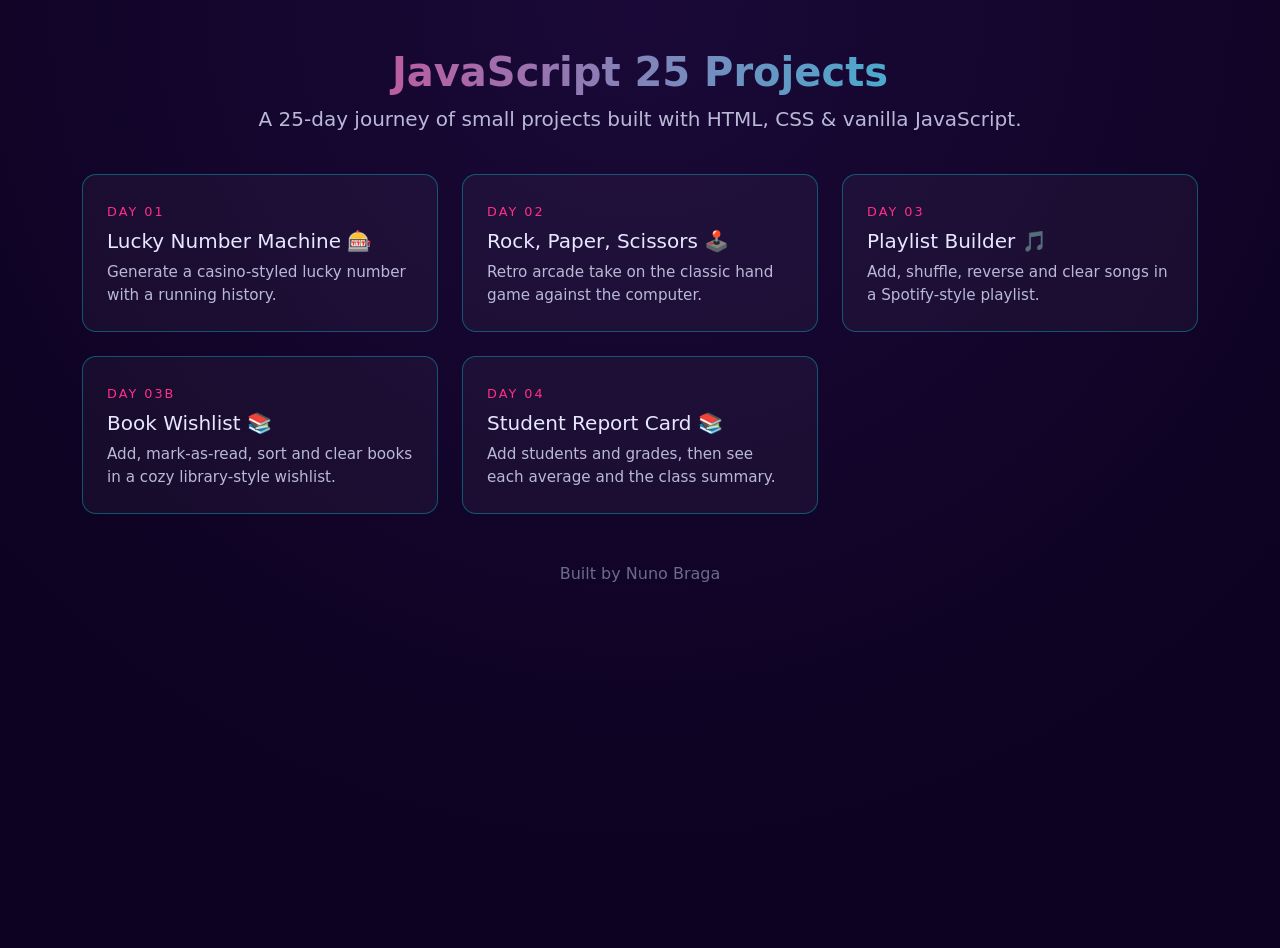
==== index.html @ 45bca2ce "Add Student Report Card 📚 to landing page and README" ====
<!DOCTYPE html>
<html lang="en">

<head>
    <meta name="author" content="Nuno Braga">
    <meta charset="UTF-8">
    <meta name="viewport" content="width=device-width, initial-scale=1.0">
    <meta name="description" content="JavaScript 25 Projects - by Nuno Braga">
    <title>JavaScript 25 Projects</title>
    <link href="https://cdn.jsdelivr.net/npm/bootstrap@5.3.8/dist/css/bootstrap.min.css" rel="stylesheet" crossorigin="anonymous">
    <style>
        body {
            min-height: 100vh;
            background: radial-gradient(circle at 50% 0%, #1a0938, #0d0221 75%);
            color: #e7e7ff;
            font-family: "Segoe UI", system-ui, sans-serif;
        }
        h1 {
            text-align: center;
            margin: 3rem 0 0.5rem;
            font-weight: 800;
            background: linear-gradient(90deg, #ff2e88, #05d9e8);
            -webkit-background-clip: text;
            background-clip: text;
            color: transparent;
        }
        .lead { text-align: center; color: #b9b9d6; margin-bottom: 2.5rem; }
        .project-card {
            display: block;
            height: 100%;
            padding: 1.5rem;
            border-radius: 14px;
            text-decoration: none;
            color: #e7e7ff;
            background: rgba(255, 255, 255, 0.04);
            border: 1px solid rgba(5, 217, 232, 0.35);
            transition: transform 0.15s ease, box-shadow 0.15s ease, border-color 0.15s ease;
        }
        .project-card:hover {
            transform: translateY(-4px);
            border-color: #05d9e8;
            box-shadow: 0 8px 24px rgba(5, 217, 232, 0.25);
            color: #fff;
        }
        .project-card .day { font-size: 0.8rem; letter-spacing: 2px; color: #ff2e88; text-transform: uppercase; }
        .project-card h2 { font-size: 1.25rem; margin: 0.4rem 0 0.5rem; }
        .project-card p { margin: 0; color: #b9b9d6; font-size: 0.95rem; }
        footer { text-align: center; color: #6c6c8a; padding: 3rem 0 2rem; }
    </style>
</head>

<body>
    <main class="container">
        <h1>JavaScript 25 Projects</h1>
        <p class="lead">A 25-day journey of small projects built with HTML, CSS &amp; vanilla JavaScript.</p>

        <div class="row g-4">

            <div class="col-12 col-md-6 col-lg-4">
                <a class="project-card" href="day-01-lucky-number/">
                    <span class="day">Day 01</span>
                    <h2>Lucky Number Machine 🎰</h2>
                    <p>Generate a casino-styled lucky number with a running history.</p>
                </a>
            </div>

            <div class="col-12 col-md-6 col-lg-4">
                <a class="project-card" href="day-02-rock-paper-scisors/">
                    <span class="day">Day 02</span>
                    <h2>Rock, Paper, Scissors 🕹️</h2>
                    <p>Retro arcade take on the classic hand game against the computer.</p>
                </a>
            </div>

<div class="col-12 col-md-6 col-lg-4">
                <a class="project-card" href="day-03-playlist-builder/">
                    <span class="day">Day 03</span>
                    <h2>Playlist Builder 🎵</h2>
                    <p>Add, shuffle, reverse and clear songs in a Spotify-style playlist.</p>
                </a>
            </div>

<div class="col-12 col-md-6 col-lg-4">
                <a class="project-card" href="day-03b-book-wish-list/">
                    <span class="day">Day 03b</span>
                    <h2>Book Wishlist 📚</h2>
                    <p>Add, mark-as-read, sort and clear books in a cozy library-style wishlist.</p>
                </a>
            </div>

<div class="col-12 col-md-6 col-lg-4">
                <a class="project-card" href="day-04-student-report-card/">
                    <span class="day">Day 04</span>
                    <h2>Student Report Card 📚</h2>
                    <p>Add students and grades, then see each average and the class summary.</p>
                </a>
            </div>

            <!-- NEW_PROJECT_CARD -->

        </div>
    </main>

    <footer>Built by Nuno Braga</footer>
</body>

</html>
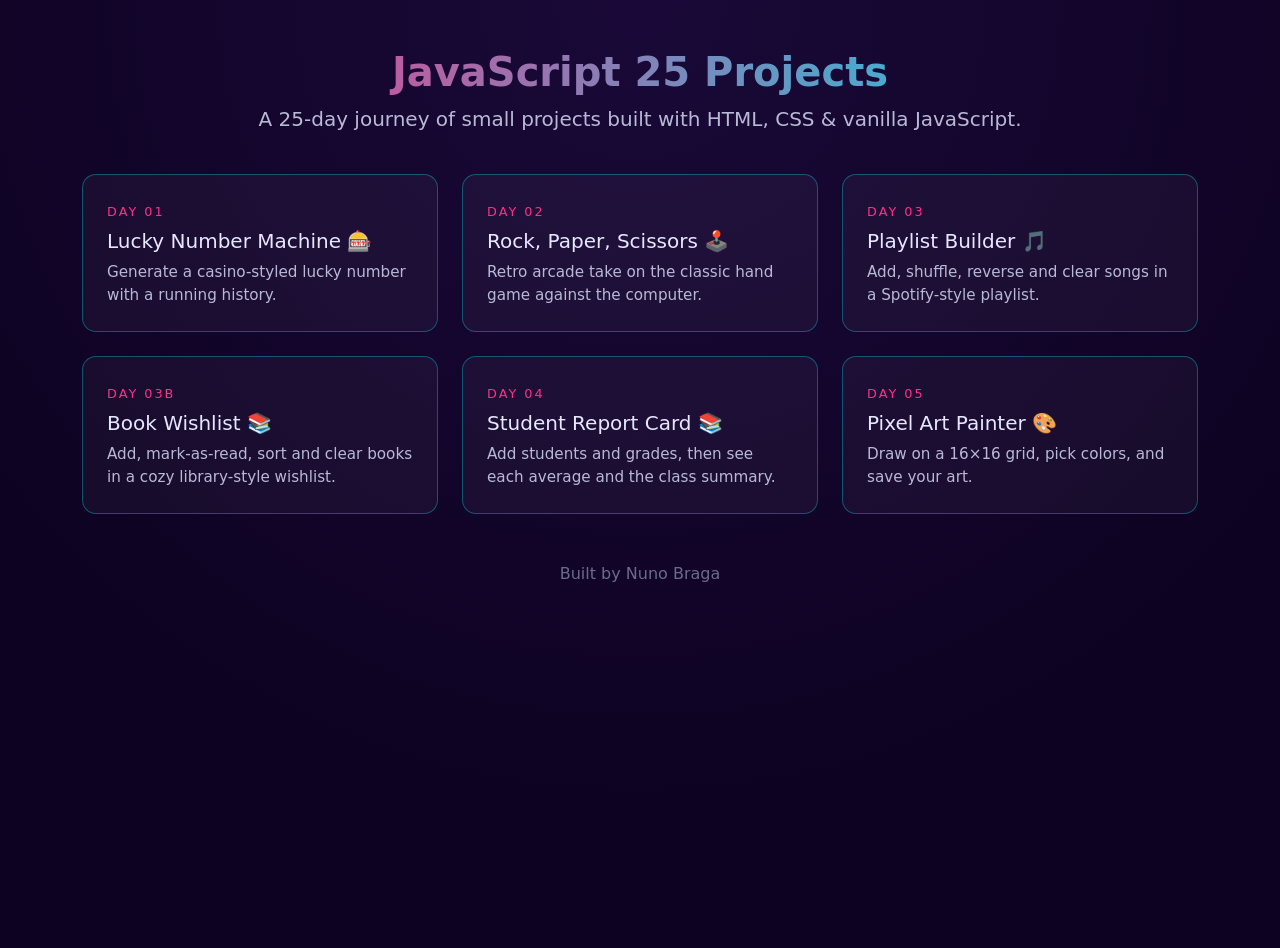
==== commit e6840118: "Add Pixel Art Painter 🎨 to landing page and README" ====
--- a/index.html
+++ b/index.html
@@ -96,6 +96,14 @@
                 </a>
             </div>
 
+<div class="col-12 col-md-6 col-lg-4">
+                <a class="project-card" href="day-05-pixel-art-painter/">
+                    <span class="day">Day 05</span>
+                    <h2>Pixel Art Painter 🎨</h2>
+                    <p>Draw on a 16×16 grid, pick colors, and save your art.</p>
+                </a>
+            </div>
+
             <!-- NEW_PROJECT_CARD -->
 
         </div>
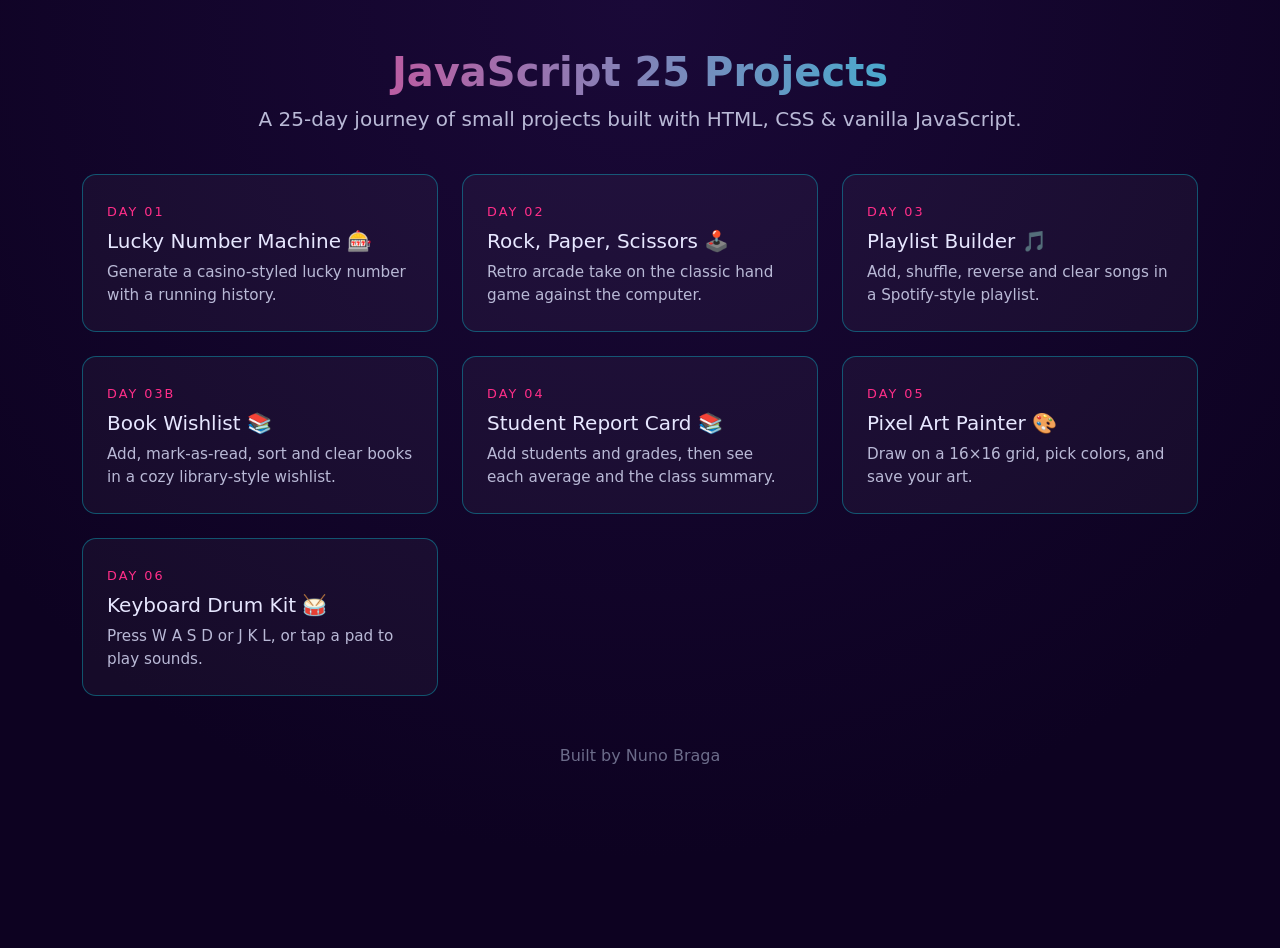
==== commit 29455d80: "Add Keyboard Drum Kit 🥁 to landing page and README" ====
--- a/index.html
+++ b/index.html
@@ -104,6 +104,14 @@
                 </a>
             </div>
 
+<div class="col-12 col-md-6 col-lg-4">
+                <a class="project-card" href="day-06-keyboard-drum-kit/">
+                    <span class="day">Day 06</span>
+                    <h2>Keyboard Drum Kit 🥁</h2>
+                    <p>Press W A S D or J K L, or tap a pad to play sounds.</p>
+                </a>
+            </div>
+
             <!-- NEW_PROJECT_CARD -->
 
         </div>
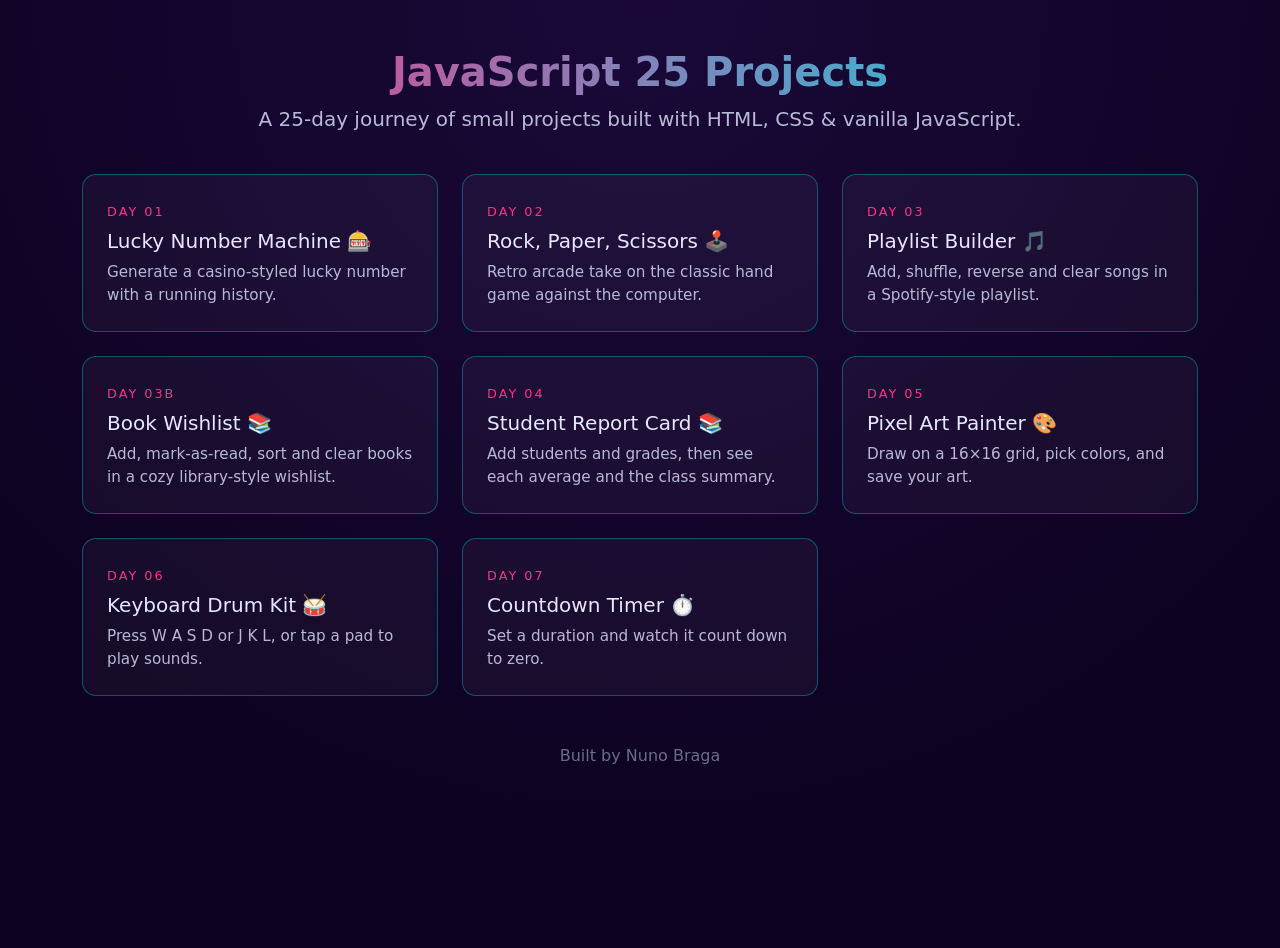
==== commit 82124220: "Add Countdown Timer ⏱️ to landing page and README" ====
--- a/index.html
+++ b/index.html
@@ -112,6 +112,14 @@
                 </a>
             </div>
 
+<div class="col-12 col-md-6 col-lg-4">
+                <a class="project-card" href="day-07-countdown-timer/">
+                    <span class="day">Day 07</span>
+                    <h2>Countdown Timer ⏱️</h2>
+                    <p>Set a duration and watch it count down to zero.</p>
+                </a>
+            </div>
+
             <!-- NEW_PROJECT_CARD -->
 
         </div>
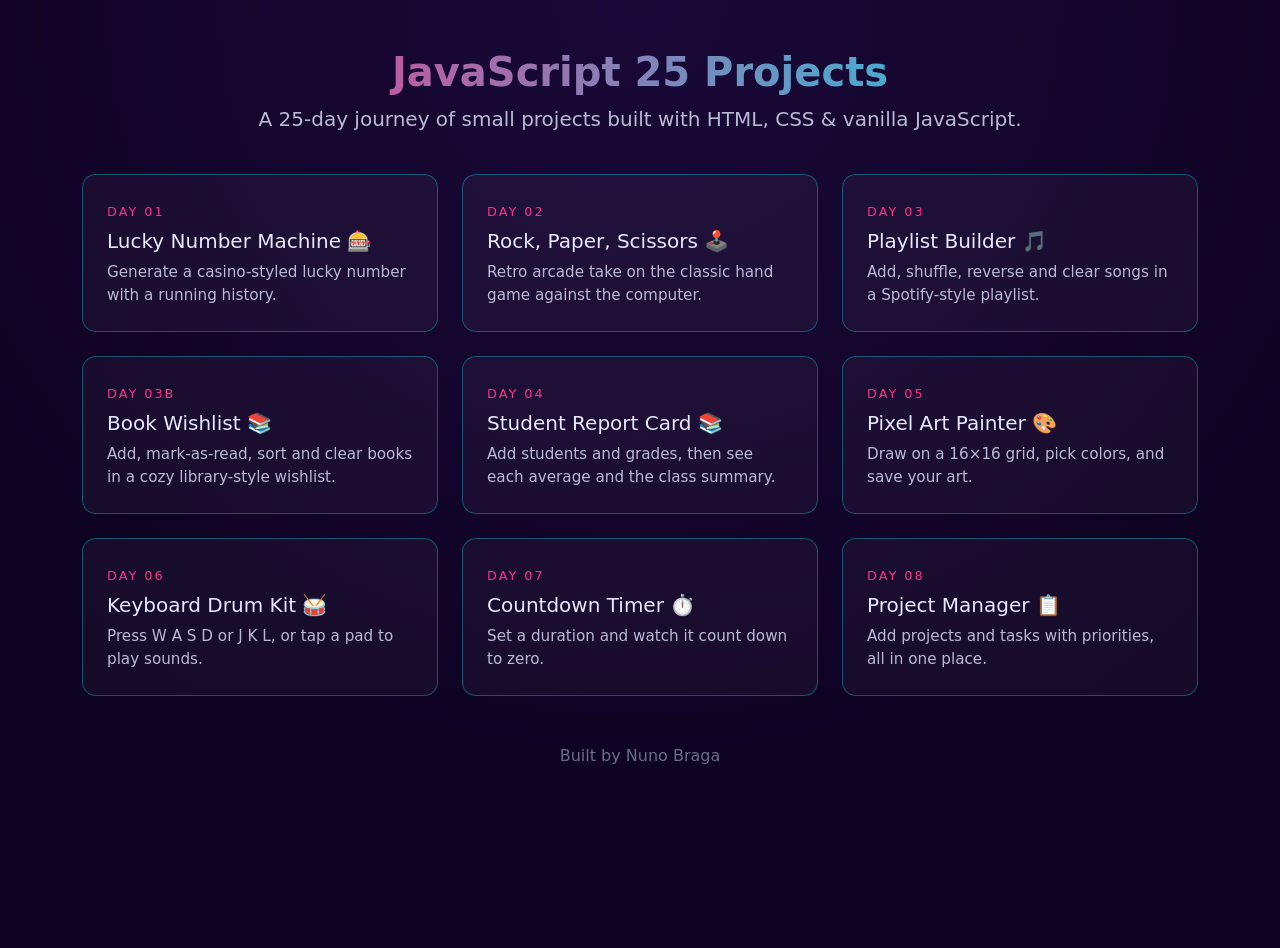
==== commit f375d6d8: "Add Project Manager 📋 to landing page and README" ====
--- a/index.html
+++ b/index.html
@@ -120,6 +120,14 @@
                 </a>
             </div>
 
+<div class="col-12 col-md-6 col-lg-4">
+                <a class="project-card" href="day-08-project-manager/">
+                    <span class="day">Day 08</span>
+                    <h2>Project Manager 📋</h2>
+                    <p>Add projects and tasks with priorities, all in one place.</p>
+                </a>
+            </div>
+
             <!-- NEW_PROJECT_CARD -->
 
         </div>
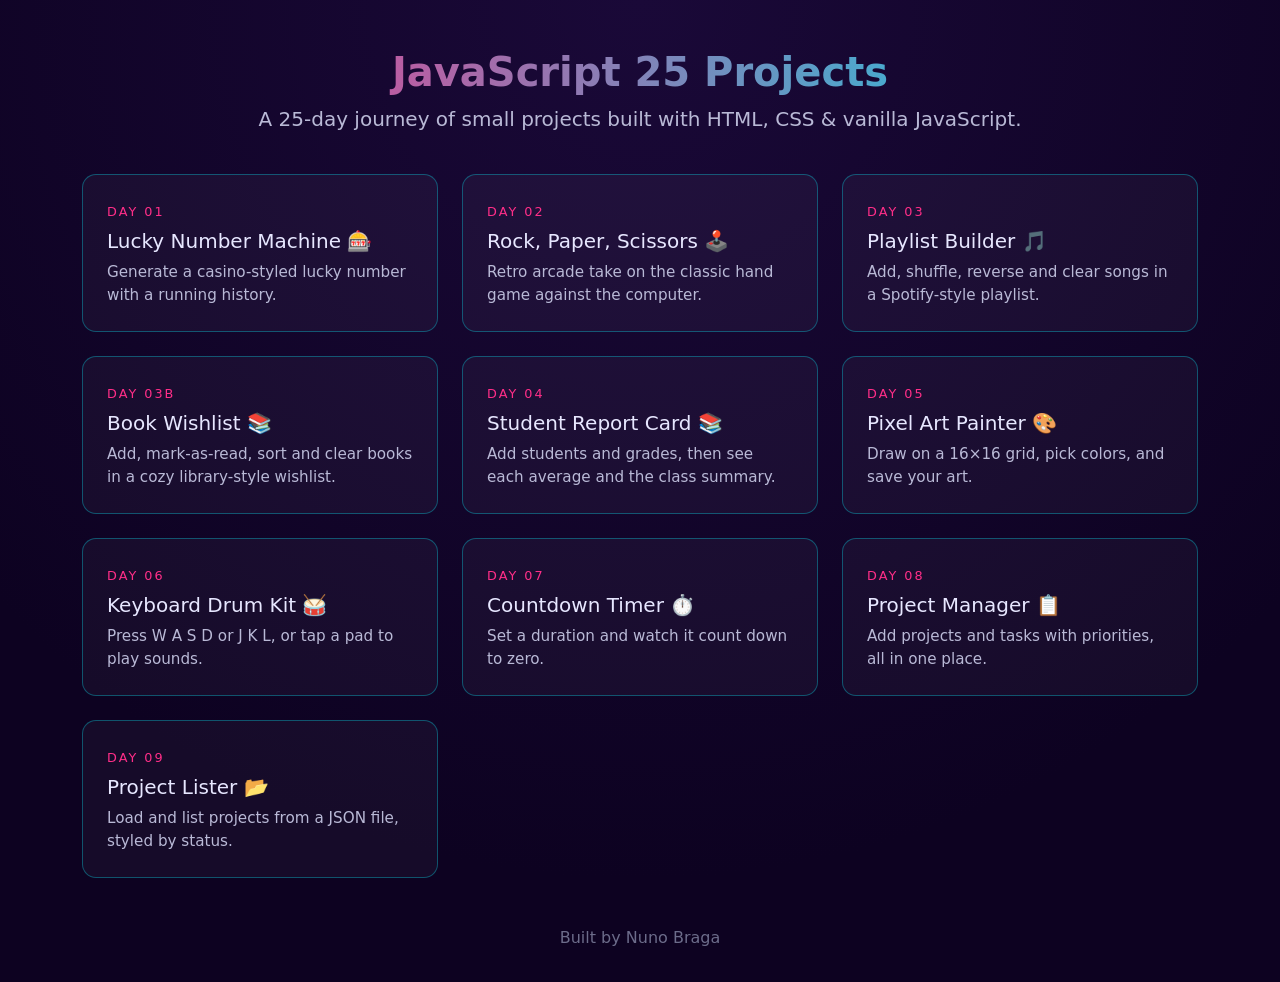
==== commit d42ce7fa: "Add Project Lister 📂 to landing page and README" ====
--- a/index.html
+++ b/index.html
@@ -128,6 +128,14 @@
                 </a>
             </div>
 
+<div class="col-12 col-md-6 col-lg-4">
+                <a class="project-card" href="day-09-project-lister/">
+                    <span class="day">Day 09</span>
+                    <h2>Project Lister 📂</h2>
+                    <p>Load and list projects from a JSON file, styled by status.</p>
+                </a>
+            </div>
+
             <!-- NEW_PROJECT_CARD -->
 
         </div>
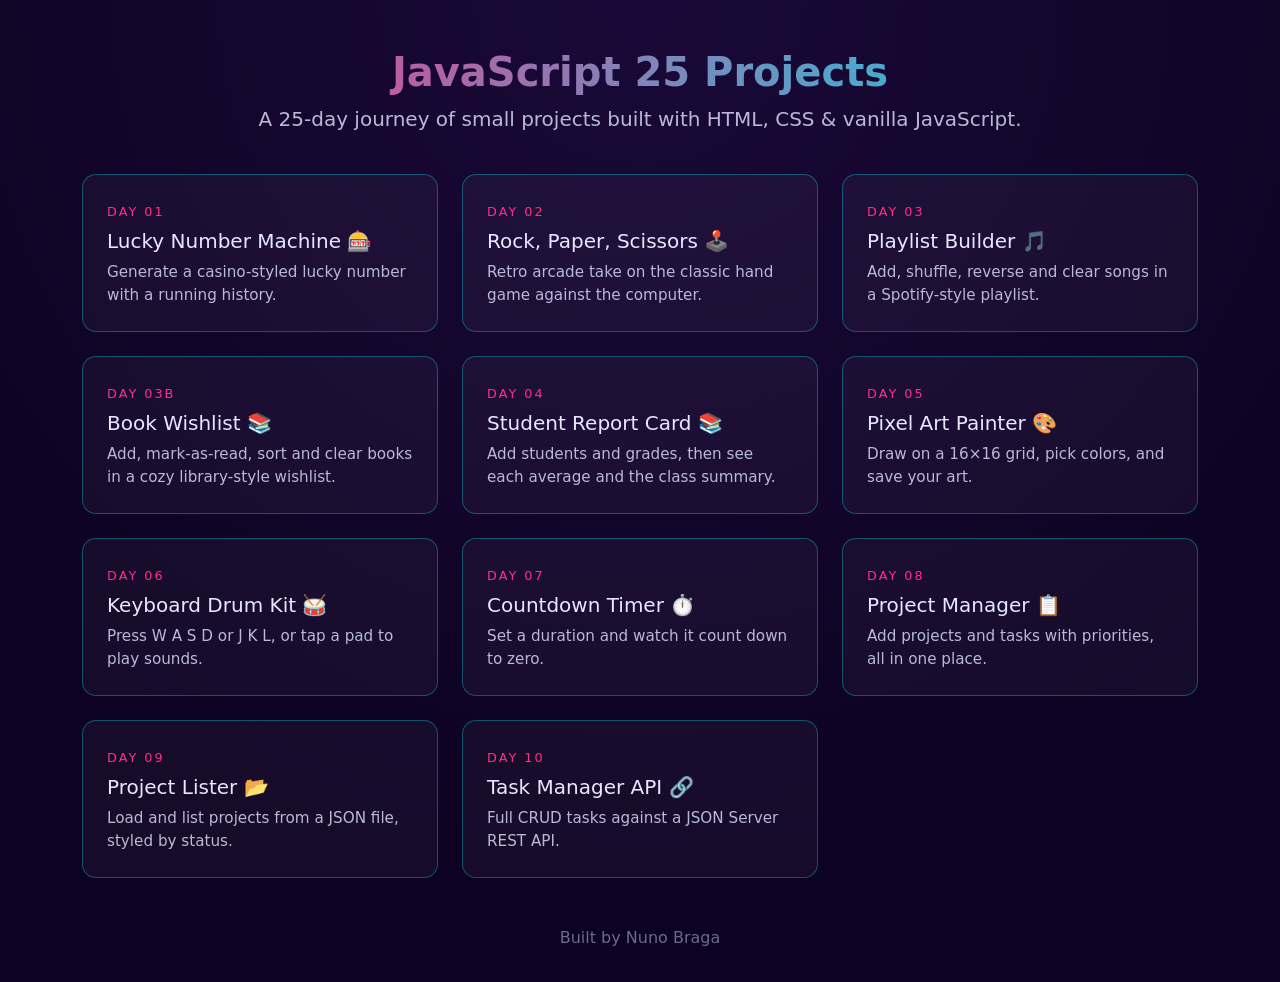
==== commit c64057e8: "Add Task Manager API 🔗 to landing page and README" ====
--- a/index.html
+++ b/index.html
@@ -136,6 +136,14 @@
                 </a>
             </div>
 
+<div class="col-12 col-md-6 col-lg-4">
+                <a class="project-card" href="day-10-task-manager-api/">
+                    <span class="day">Day 10</span>
+                    <h2>Task Manager API 🔗</h2>
+                    <p>Full CRUD tasks against a JSON Server REST API.</p>
+                </a>
+            </div>
+
             <!-- NEW_PROJECT_CARD -->
 
         </div>
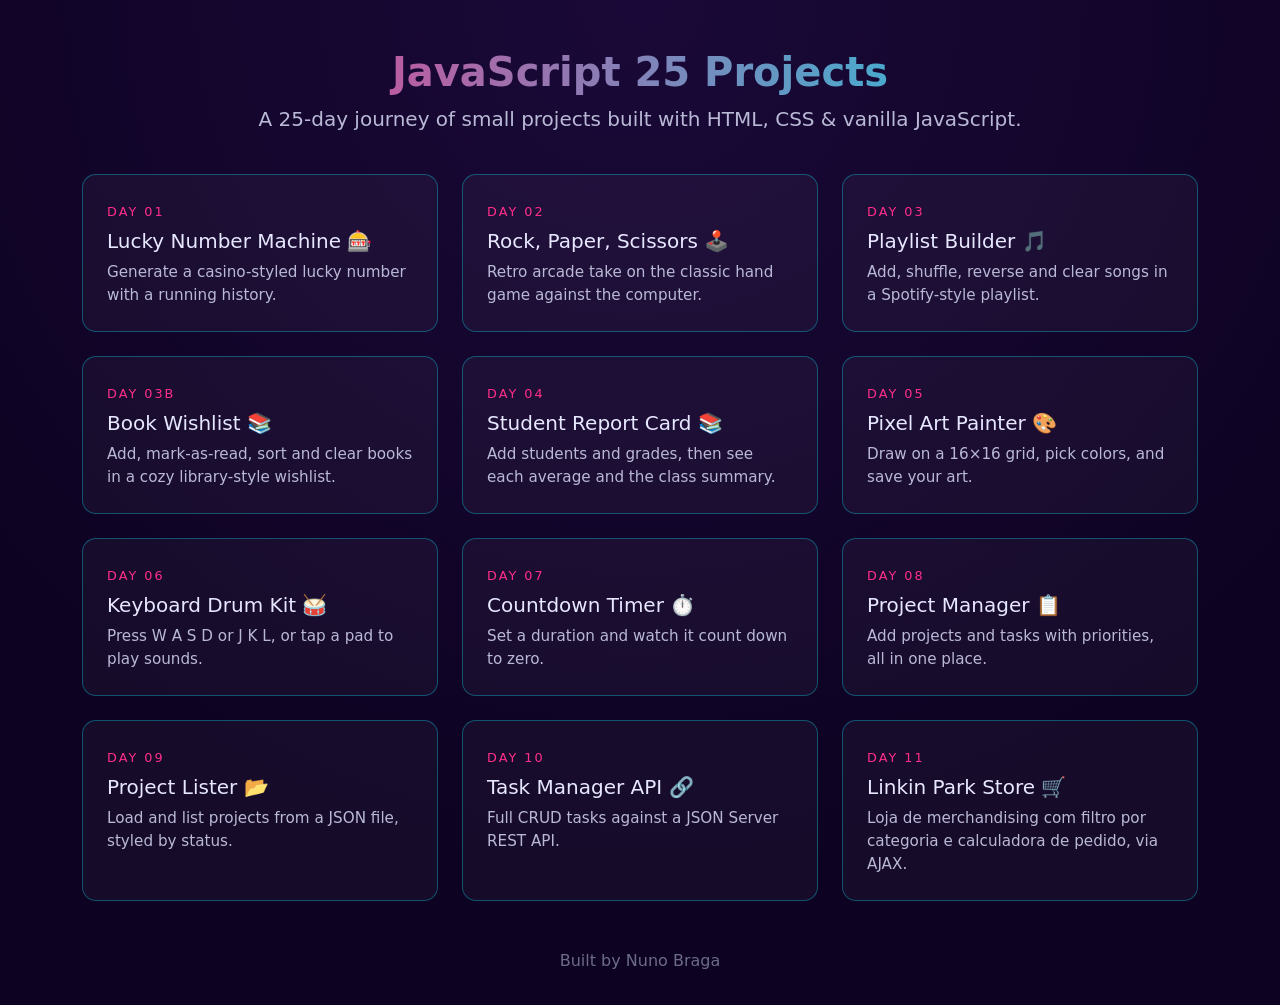
==== commit a411fc8e: "Add Linkin Park Store 🛒 to landing page and README" ====
--- a/index.html
+++ b/index.html
@@ -144,6 +144,14 @@
                 </a>
             </div>
 
+<div class="col-12 col-md-6 col-lg-4">
+                <a class="project-card" href="day-11-Band-Store/loja-online/">
+                    <span class="day">Day 11</span>
+                    <h2>Linkin Park Store 🛒</h2>
+                    <p>Loja de merchandising com filtro por categoria e calculadora de pedido, via AJAX.</p>
+                </a>
+            </div>
+
             <!-- NEW_PROJECT_CARD -->
 
         </div>
